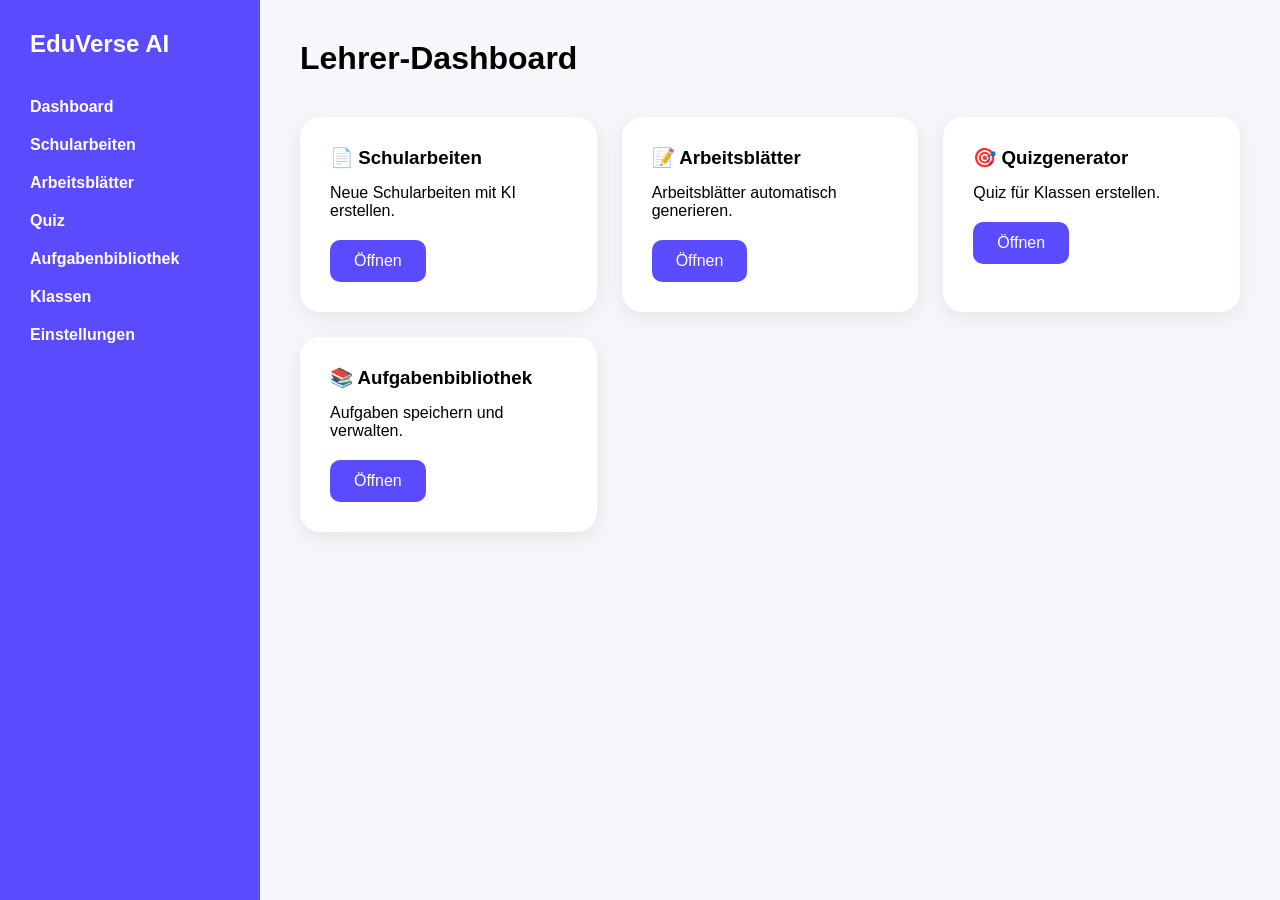
==== pages/teacher.html @ a5299f89 "Add teacher dashboard HTML page" ====
<!DOCTYPE html>
<html lang="de">
<head>
<meta charset="UTF-8">
<meta name="viewport" content="width=device-width, initial-scale=1.0">

<title>EduVerse AI - Lehrerportal</title>

<style>

*{
margin:0;
padding:0;
box-sizing:border-box;
font-family:Arial,sans-serif;
}

body{
background:#f5f7fb;
display:flex;
min-height:100vh;
}

.sidebar{
width:260px;
background:#5b4bff;
color:white;
padding:30px;
}

.sidebar h2{
margin-bottom:40px;
}

.sidebar ul{
list-style:none;
}

.sidebar li{
margin-bottom:20px;
}

.sidebar a{
color:white;
text-decoration:none;
font-weight:bold;
}

.main{
flex:1;
padding:40px;
}

.header{
display:flex;
justify-content:space-between;
align-items:center;
margin-bottom:40px;
}

.header h1{
font-size:2rem;
}

.card-grid{
display:grid;
grid-template-columns:repeat(auto-fit,minmax(250px,1fr));
gap:25px;
}

.card{
background:white;
padding:30px;
border-radius:20px;
box-shadow:0 5px 20px rgba(0,0,0,.08);
}

.card h3{
margin-bottom:15px;
}

.button{
display:inline-block;
margin-top:20px;
padding:12px 24px;
background:#5b4bff;
color:white;
text-decoration:none;
border-radius:10px;
}

</style>

</head>
<body>

<div class="sidebar">

<h2>EduVerse AI</h2>

<ul>
<li><a href="#">Dashboard</a></li>
<li><a href="#">Schularbeiten</a></li>
<li><a href="#">Arbeitsblätter</a></li>
<li><a href="#">Quiz</a></li>
<li><a href="#">Aufgabenbibliothek</a></li>
<li><a href="#">Klassen</a></li>
<li><a href="#">Einstellungen</a></li>
</ul>

</div>

<div class="main">

<div class="header">
<h1>Lehrer-Dashboard</h1>
</div>

<div class="card-grid">

<div class="card">
<h3>📄 Schularbeiten</h3>
<p>Neue Schularbeiten mit KI erstellen.</p>
<a href="#" class="button">Öffnen</a>
</div>

<div class="card">
<h3>📝 Arbeitsblätter</h3>
<p>Arbeitsblätter automatisch generieren.</p>
<a href="#" class="button">Öffnen</a>
</div>

<div class="card">
<h3>🎯 Quizgenerator</h3>
<p>Quiz für Klassen erstellen.</p>
<a href="#" class="button">Öffnen</a>
</div>

<div class="card">
<h3>📚 Aufgabenbibliothek</h3>
<p>Aufgaben speichern und verwalten.</p>
<a href="#" class="button">Öffnen</a>
</div>

</div>

</div>

</body>
</html>
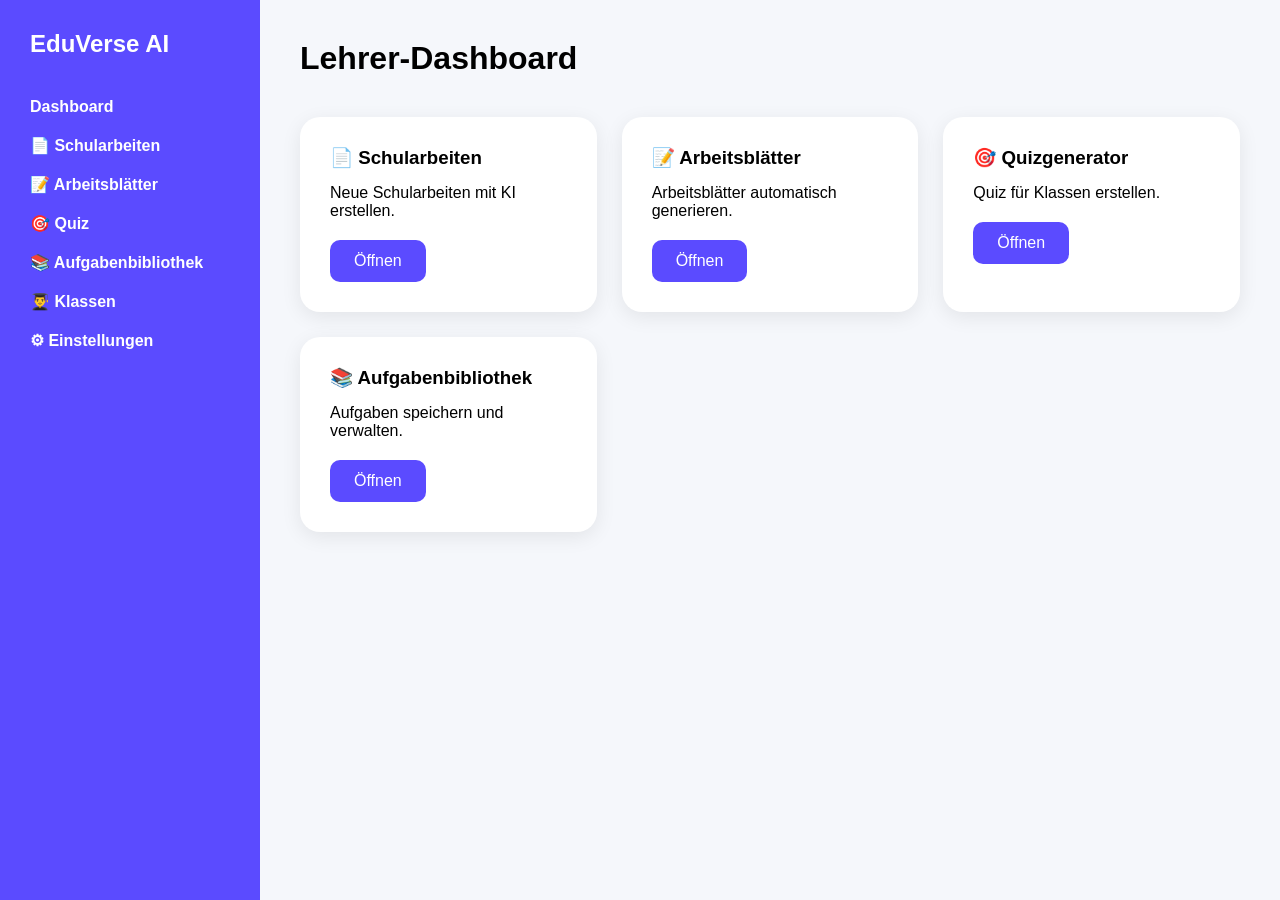
==== commit cc89bd92: "Update navigation links in teacher.html" ====
--- a/pages/teacher.html
+++ b/pages/teacher.html
@@ -99,13 +99,19 @@
 <h2>EduVerse AI</h2>
 
 <ul>
-<li><a href="#">Dashboard</a></li>
-<li><a href="#">Schularbeiten</a></li>
-<li><a href="#">Arbeitsblätter</a></li>
-<li><a href="#">Quiz</a></li>
-<li><a href="#">Aufgabenbibliothek</a></li>
-<li><a href="#">Klassen</a></li>
-<li><a href="#">Einstellungen</a></li>
+<li><a href="teacher.html">Dashboard</a></li>
+
+<li><a href="exams.html">📄 Schularbeiten</a></li>
+
+<li><a href="worksheets.html">📝 Arbeitsblätter</a></li>
+
+<li><a href="quiz.html">🎯 Quiz</a></li>
+
+<li><a href="library.html">📚 Aufgabenbibliothek</a></li>
+
+<li><a href="#">👨‍🎓 Klassen</a></li>
+
+<li><a href="#">⚙ Einstellungen</a></li>
 </ul>
 
 </div>
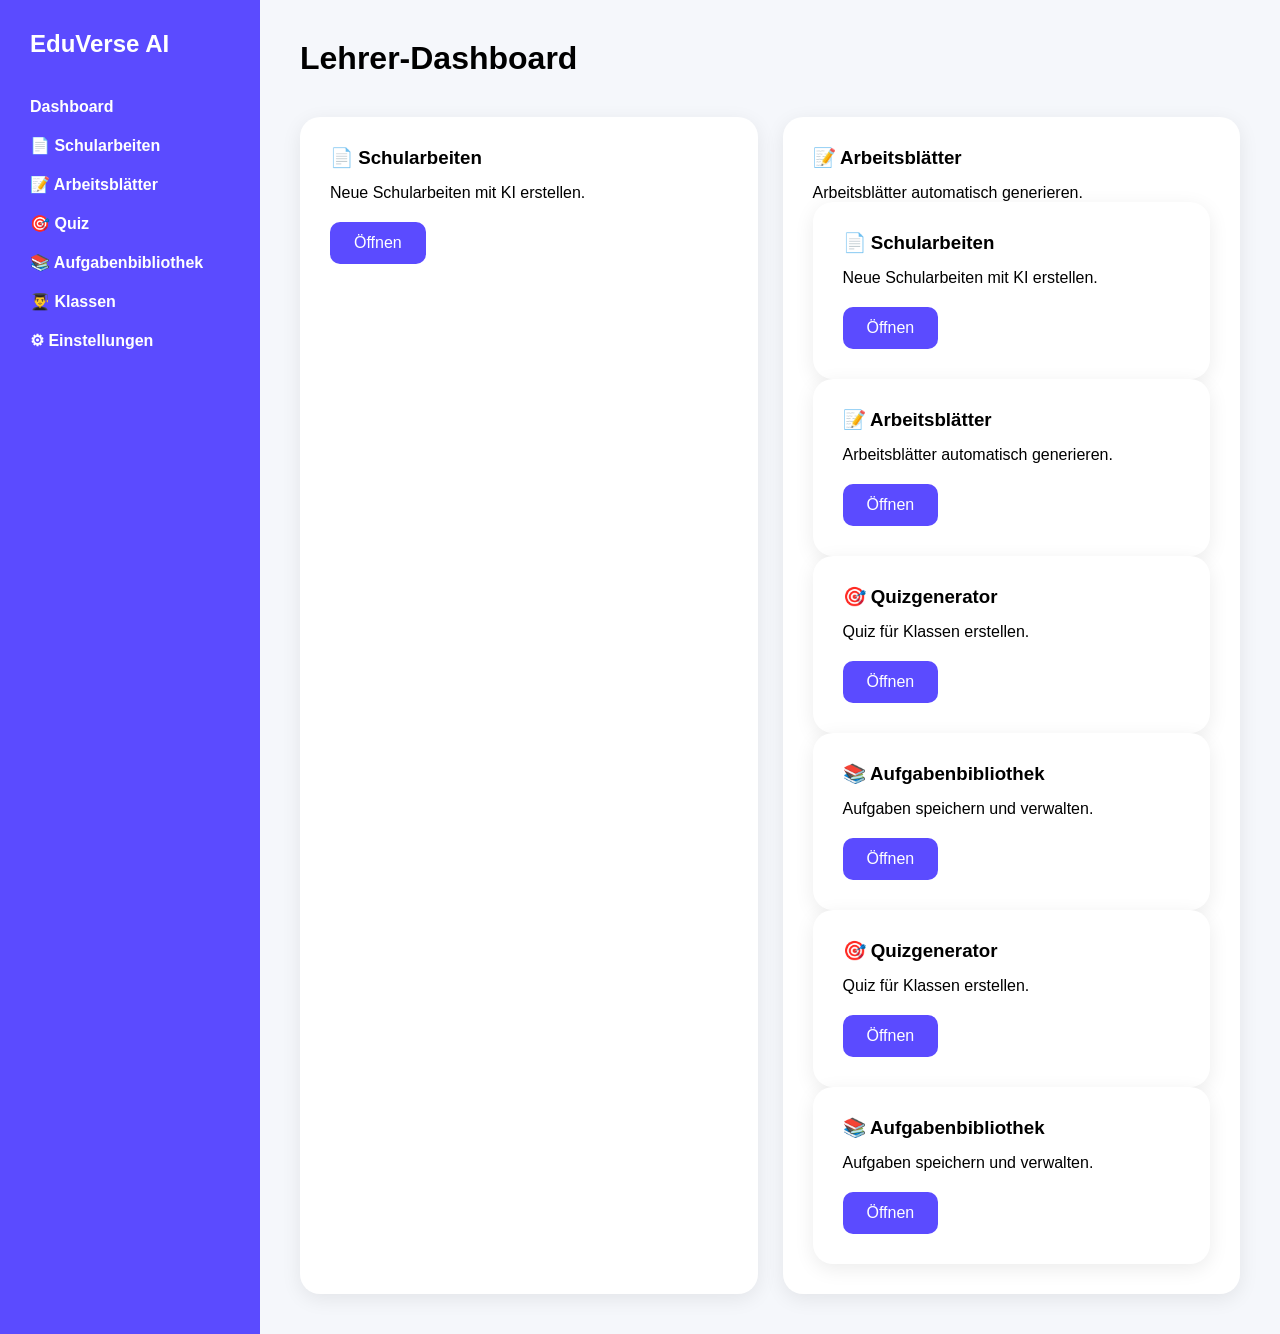
==== commit 32453a77: "Add new sections for exams, worksheets, and quizzes" ====
--- a/pages/teacher.html
+++ b/pages/teacher.html
@@ -133,7 +133,28 @@
 <div class="card">
 <h3>📝 Arbeitsblätter</h3>
 <p>Arbeitsblätter automatisch generieren.</p>
-<a href="#" class="button">Öffnen</a>
+<div class="card">
+<h3>📄 Schularbeiten</h3>
+<p>Neue Schularbeiten mit KI erstellen.</p>
+<a href="exams.html" class="button">Öffnen</a>
+</div>
+
+<div class="card">
+<h3>📝 Arbeitsblätter</h3>
+<p>Arbeitsblätter automatisch generieren.</p>
+<a href="worksheets.html" class="button">Öffnen</a>
+</div>
+
+<div class="card">
+<h3>🎯 Quizgenerator</h3>
+<p>Quiz für Klassen erstellen.</p>
+<a href="quiz.html" class="button">Öffnen</a>
+</div>
+
+<div class="card">
+<h3>📚 Aufgabenbibliothek</h3>
+<p>Aufgaben speichern und verwalten.</p>
+<a href="library.html" class="button">Öffnen</a>
 </div>
 
 <div class="card">
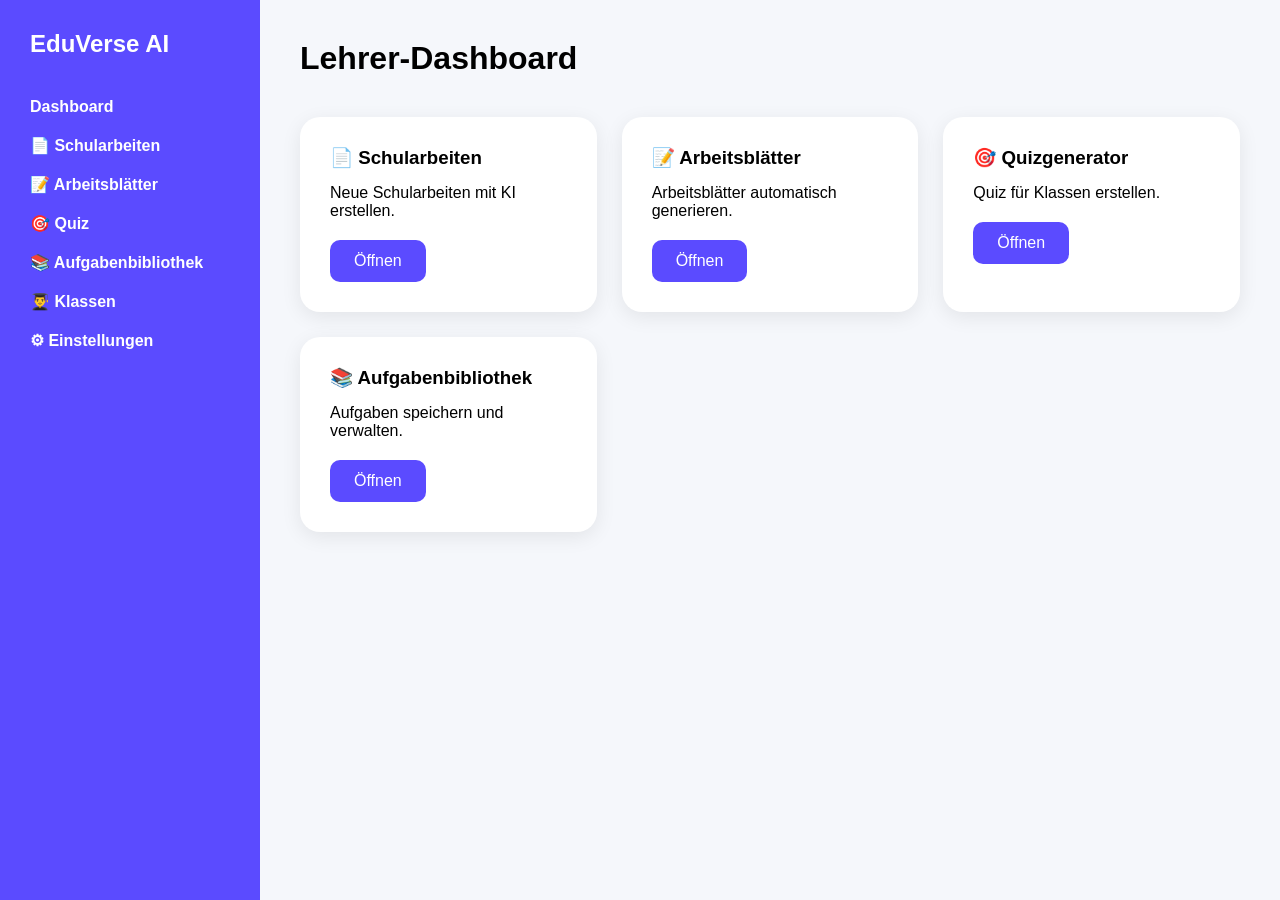
==== commit 8c7bf0db: "Remove duplicate cards and unused links from teacher.html" ====
--- a/pages/teacher.html
+++ b/pages/teacher.html
@@ -127,15 +127,6 @@
 <div class="card">
 <h3>📄 Schularbeiten</h3>
 <p>Neue Schularbeiten mit KI erstellen.</p>
-<a href="#" class="button">Öffnen</a>
-</div>
-
-<div class="card">
-<h3>📝 Arbeitsblätter</h3>
-<p>Arbeitsblätter automatisch generieren.</p>
-<div class="card">
-<h3>📄 Schularbeiten</h3>
-<p>Neue Schularbeiten mit KI erstellen.</p>
 <a href="exams.html" class="button">Öffnen</a>
 </div>
 
@@ -157,18 +148,6 @@
 <a href="library.html" class="button">Öffnen</a>
 </div>
 
-<div class="card">
-<h3>🎯 Quizgenerator</h3>
-<p>Quiz für Klassen erstellen.</p>
-<a href="#" class="button">Öffnen</a>
-</div>
-
-<div class="card">
-<h3>📚 Aufgabenbibliothek</h3>
-<p>Aufgaben speichern und verwalten.</p>
-<a href="#" class="button">Öffnen</a>
-</div>
-
 </div>
 
 </div>
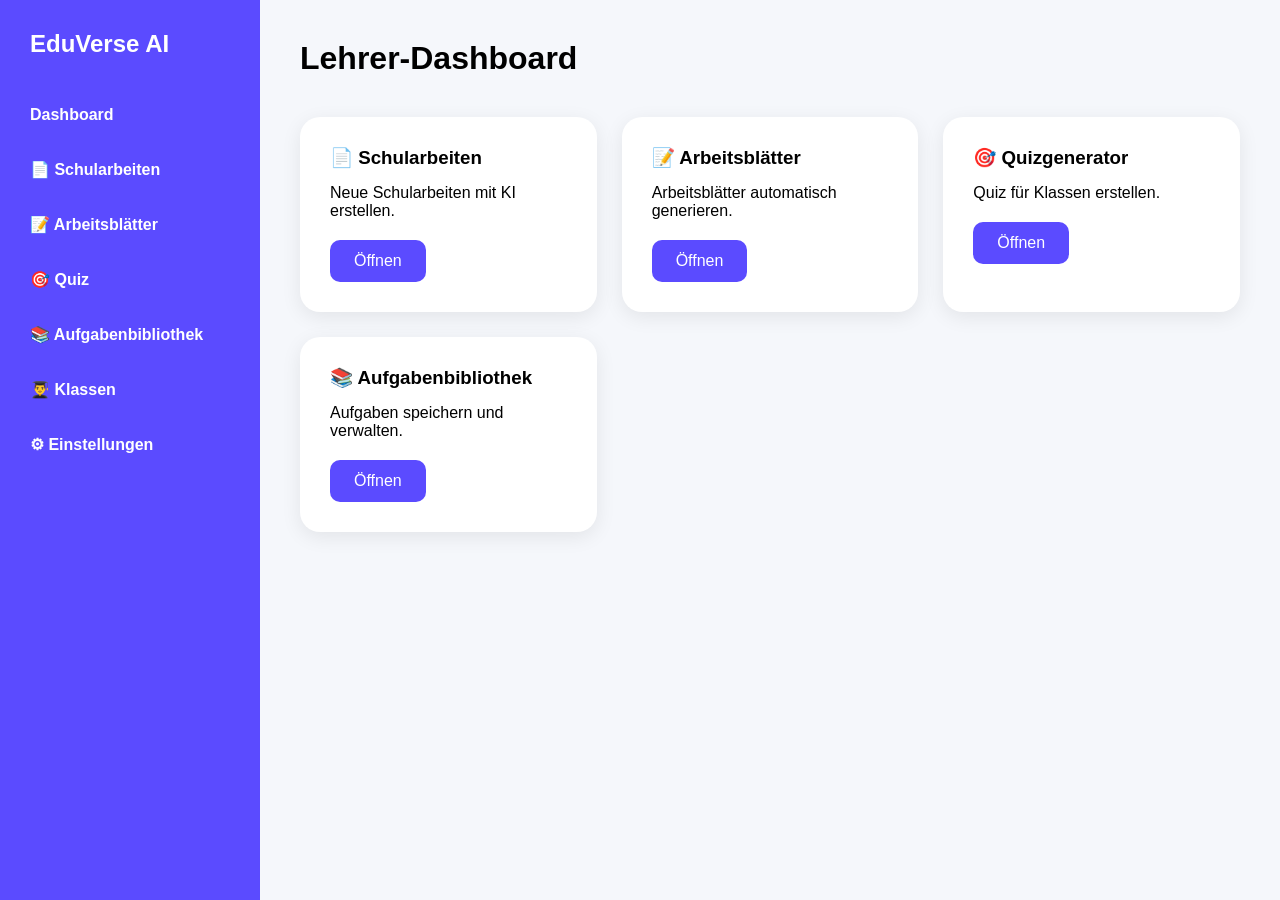
==== commit 6339dca3: "Add display and padding styles to sidebar links" ====
--- a/pages/teacher.html
+++ b/pages/teacher.html
@@ -44,6 +44,8 @@
 color:white;
 text-decoration:none;
 font-weight:bold;
+display:block;
+padding:8px 0;
 }
 
 .main{
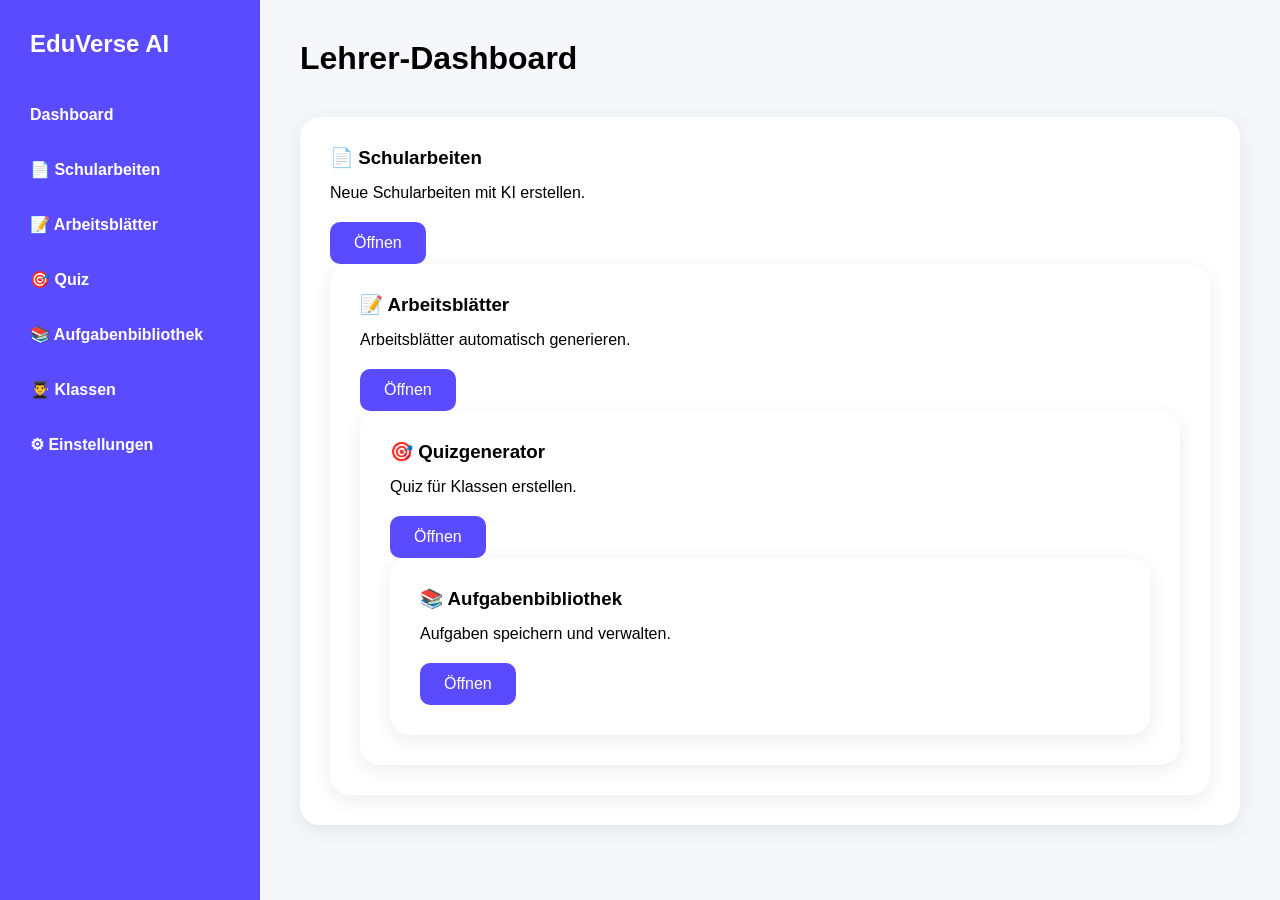
==== commit 86af0c21: "Remove unused div elements from teacher.html" ====
--- a/pages/teacher.html
+++ b/pages/teacher.html
@@ -130,25 +130,21 @@
 <h3>📄 Schularbeiten</h3>
 <p>Neue Schularbeiten mit KI erstellen.</p>
 <a href="exams.html" class="button">Öffnen</a>
-</div>
 
 <div class="card">
 <h3>📝 Arbeitsblätter</h3>
 <p>Arbeitsblätter automatisch generieren.</p>
 <a href="worksheets.html" class="button">Öffnen</a>
-</div>
 
 <div class="card">
 <h3>🎯 Quizgenerator</h3>
 <p>Quiz für Klassen erstellen.</p>
 <a href="quiz.html" class="button">Öffnen</a>
-</div>
 
 <div class="card">
 <h3>📚 Aufgabenbibliothek</h3>
 <p>Aufgaben speichern und verwalten.</p>
 <a href="library.html" class="button">Öffnen</a>
-</div>
 
 </div>
 
